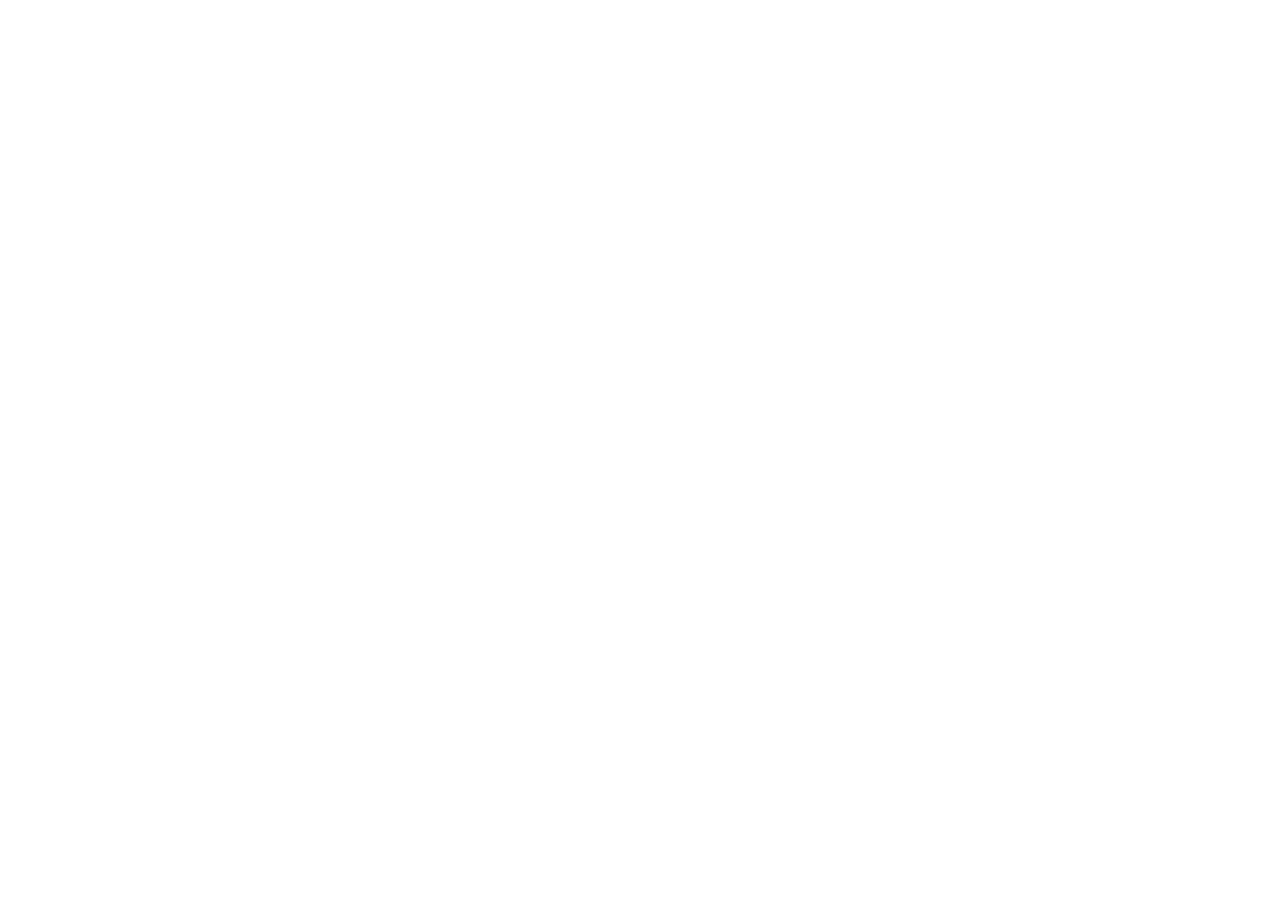
==== front/index.html @ 499d8175 "FIX: Arrumando localização dos arquivos" ====
<!DOCTYPE html>
<html lang="pt-br">
<head>
    <meta charset="UTF-8">
    <meta name="viewport" content="width=device-width, initial-scale=1.0">
    <title>Banco de Leite</title>
    <script src="./script.js"></script>
    <link rel="stylesheet" href="styles.css">
</head>
<body>
    
</body>
</html>
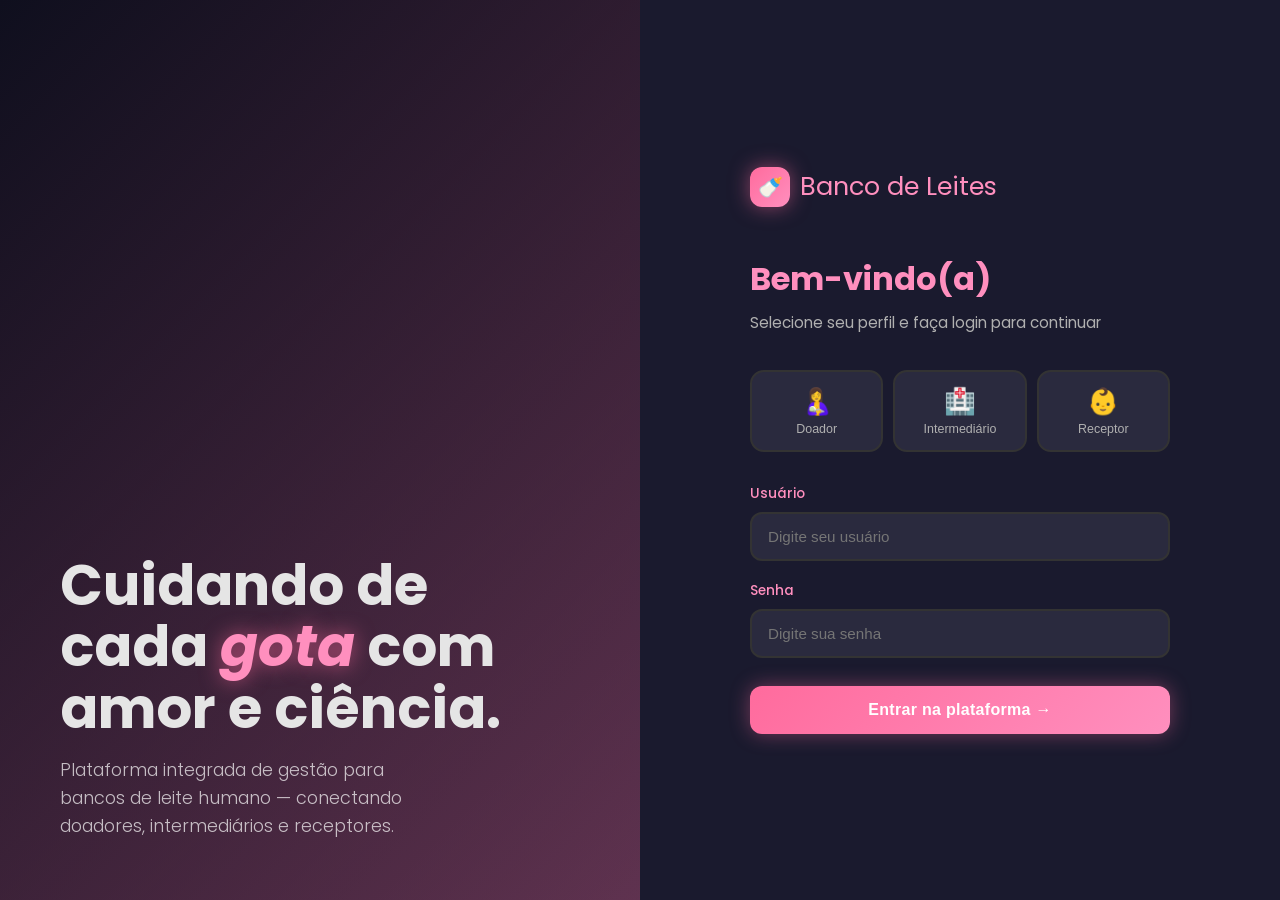
==== commit 9f3d7de9: "Moreia" ====
--- a/front/index.html
+++ b/front/index.html
@@ -1,13 +1,402 @@
 <!DOCTYPE html>
-<html lang="pt-br">
+<html lang="pt-BR">
 <head>
     <meta charset="UTF-8">
     <meta name="viewport" content="width=device-width, initial-scale=1.0">
-    <title>Banco de Leite</title>
-    <script src="./script.js"></script>
-    <link rel="stylesheet" href="styles.css">
+    <title>Banco de Leites — BL</title>
+    <link rel="preconnect" href="https://fonts.googleapis.com">
+    <link rel="preconnect" href="https://fonts.gstatic.com" crossorigin>
+    <link href="https://fonts.googleapis.com/css2?family=Poppins:ital,wght@0,100;0,200;0,300;0,400;0,500;0,600;0,700;0,800;0,900;1,100;1,200;1,300;1,400;1,500;1,600;1,700;1,800;1,900&display=swap" rel="stylesheet">
+    <link rel="stylesheet" href="src/pages/LoginPage/styles.css">
+    <script type="module" src="src/pages/LoginPage/script.js"></script>
 </head>
 <body>
-    
+
+<!-- ===== LOGIN ===== -->
+<div id="login-page">
+  <div class="login-visual">
+    <img src="/mnt/user-data/uploads/1779552471220_image.png" alt="Laboratório" onerror="this.style.display='none'">
+    <div class="login-visual-overlay">
+      <div class="login-visual-text">
+        <h1>Cuidando de cada <em>gota</em> com amor e ciência.</h1>
+        <p>Plataforma integrada de gestão para bancos de leite humano — conectando doadores, intermediários e receptores.</p>
+      </div>
+    </div>
+  </div>
+
+  <div class="login-form-side">
+    <div class="login-form-container">
+      <div class="login-logo">
+        <div class="logo-icon">🍼</div>
+        <span>Banco de Leites</span>
+      </div>
+
+      <h2>Bem-vindo(a)</h2>
+      <p class="subtitle">Selecione seu perfil e faça login para continuar</p>
+
+      <div class="role-selector">
+        <button class="role-btn" data-role="doador" onclick="selectRole(this, 'doador')">
+          <span class="role-icon">🤱</span>
+          <span class="role-label">Doador</span>
+        </button>
+        <button class="role-btn" data-role="intermediario" onclick="selectRole(this, 'intermediario')">
+          <span class="role-icon">🏥</span>
+          <span class="role-label">Intermediário</span>
+        </button>
+        <button class="role-btn" data-role="receptor" onclick="selectRole(this, 'receptor')">
+          <span class="role-icon">👶</span>
+          <span class="role-label">Receptor</span>
+        </button>
+      </div>
+
+      <div id="login-error" class="error-msg">Usuário ou senha incorretos. Tente novamente.</div>
+
+      <div class="form-group">
+        <label>Usuário</label>
+        <input type="text" class="form-input" id="login-user" placeholder="Digite seu usuário" autocomplete="off">
+      </div>
+
+      <div class="form-group">
+        <label>Senha</label>
+        <input type="password" class="form-input" id="login-pass" placeholder="Digite sua senha">
+      </div>
+
+      <button class="btn-primary" onclick="doLogin()">Entrar na plataforma →</button>
+    </div>
+  </div>
+</div>
+
+<!-- ===== APP SHELL ===== -->
+<div id="app-shell">
+  <div class="topbar">
+    <div class="topbar-logo">
+      <div class="tl-icon">🍼</div>
+      BL
+    </div>
+    <div class="topbar-right">
+      <div class="topbar-user">
+        <div class="user-avatar" id="user-avatar">👤</div>
+        <span id="user-name-display">—</span>
+        <span class="role-badge" id="role-badge-display">—</span>
+      </div>
+      <button class="btn-logout" onclick="doLogout()">Sair</button>
+    </div>
+  </div>
+
+  <!-- DONOR TABS -->
+  <div class="tab-nav" id="donor-tabs" style="display:none">
+    <button class="tab-btn active" onclick="switchTab('donor','formulario',this)">📋 Formulário de Doação</button>
+  </div>
+
+  <!-- INTERMEDIARIO TABS -->
+  <div class="tab-nav" id="inter-tabs" style="display:none">
+    <button class="tab-btn active" onclick="switchTab('inter','respostas',this)">📥 Respostas dos Doadores</button>
+    <button class="tab-btn" onclick="switchTab('inter','leites',this)">🧊 Registro de Leites</button>
+    <button class="tab-btn" onclick="switchTab('inter','pedidos',this)">📤 Pedidos dos Receptores</button>
+  </div>
+
+  <!-- RECEPTOR TABS -->
+  <div class="tab-nav" id="receptor-tabs" style="display:none">
+    <button class="tab-btn active" onclick="switchTab('receptor','solicitar',this)">📝 Fazer Pedido</button>
+    <button class="tab-btn" onclick="switchTab('receptor','meuspedidos',this)">📋 Meus Pedidos</button>
+  </div>
+
+  <div class="main-content">
+
+    <!-- ============ DONOR PANELS ============ -->
+    <div id="panel-donor-formulario" class="panel active">
+      <div class="panel-header">
+        <h2>Formulário de Doação</h2>
+        <p>Preencha todas as informações abaixo. Os dados serão enviados ao intermediário para análise.</p>
+      </div>
+
+      <div id="donor-success-state" class="submitted-state" style="display:none">
+        <div class="ss-icon">✅</div>
+        <h3>Formulário enviado com sucesso!</h3>
+        <p>Suas informações foram recebidas pelo intermediário. Você será contactada em breve pelo número de telefone informado.</p>
+      </div>
+
+      <div class="donor-form-card" id="donor-form-card">
+        <div class="section-label">Informações Pessoais</div>
+
+        <div class="form-grid">
+          <div class="form-group-inner">
+            <label>Nome Completo *</label>
+            <input type="text" id="d-nome" placeholder="Seu nome completo">
+          </div>
+          <div class="form-group-inner">
+            <label>Data de Nascimento *</label>
+            <input type="date" id="d-datanascimento">
+          </div>
+        </div>
+
+        <div class="form-grid">
+          <div class="form-group-inner">
+            <label>Número de Telefone *</label>
+            <input type="tel" id="d-telefone" placeholder="(00) 00000-0000">
+          </div>
+          <div class="form-group-inner">
+            <label>Localização / Cidade *</label>
+            <input type="text" id="d-localizacao" placeholder="Cidade — Estado">
+          </div>
+        </div>
+
+        <hr class="section-divider">
+        <div class="section-label">Saúde e Histórico</div>
+
+        <div class="form-grid single">
+          <div class="form-group-inner">
+            <label>Portadora de alguma doença? Se sim, qual(is)?</label>
+            <textarea id="d-doenca" placeholder="Descreva condições de saúde relevantes, ou escreva 'Nenhuma'"></textarea>
+          </div>
+        </div>
+
+        <div class="form-grid single">
+          <div class="form-group-inner">
+            <label>Usa algum medicamento ou droga atualmente? Se sim, qual(is)?</label>
+            <textarea id="d-medicamento" placeholder="Liste medicamentos em uso, ou escreva 'Nenhum'"></textarea>
+          </div>
+        </div>
+
+        <div class="form-grid">
+          <div class="form-group-inner">
+            <label>Faz uso de álcool ou tabaco?</label>
+            <div class="radio-group" style="margin-top:10px">
+              <label class="radio-option"><input type="radio" name="alcool" value="Não"> Não</label>
+              <label class="radio-option"><input type="radio" name="alcool" value="Álcool"> Álcool</label>
+              <label class="radio-option"><input type="radio" name="alcool" value="Tabaco"> Tabaco</label>
+              <label class="radio-option"><input type="radio" name="alcool" value="Ambos"> Ambos</label>
+            </div>
+          </div>
+          <div class="form-group-inner">
+            <label>Está amamentando atualmente?</label>
+            <div class="radio-group" style="margin-top:10px">
+              <label class="radio-option"><input type="radio" name="amamenta" value="Sim"> Sim</label>
+              <label class="radio-option"><input type="radio" name="amamenta" value="Não"> Não</label>
+            </div>
+          </div>
+        </div>
+
+        <hr class="section-divider">
+        <div class="section-label">Exames Médicos</div>
+
+        <div class="form-group-inner">
+          <label>Enviar fotos dos exames médicos (opcional)</label>
+          <label class="file-upload-area" for="d-exames">
+            <div class="upload-icon">📎</div>
+            <p>Clique para selecionar arquivos de exames (JPG, PNG, PDF)</p>
+            <p style="font-size:0.78rem;margin-top:4px;color:#9CA3AF">Máx. 10 MB por arquivo</p>
+            <input type="file" id="d-exames" multiple accept="image/*,.pdf">
+          </label>
+          <p id="files-selected" style="font-size:0.82rem;color:var(--success);margin-top:8px;display:none"></p>
+        </div>
+
+        <div class="form-submit-row">
+          <button class="btn-secondary" onclick="clearDonorForm()">Limpar</button>
+          <button class="btn-submit" onclick="submitDonorForm()">Enviar para o Intermediário →</button>
+        </div>
+      </div>
+    </div>
+
+    <!-- ============ INTERMEDIARIO PANELS ============ -->
+    <div id="panel-inter-respostas" class="panel" style="display:none">
+      <div class="panel-header">
+        <h2>Respostas dos Doadores</h2>
+        <p>Formulários recebidos dos doadores cadastrados na plataforma.</p>
+      </div>
+
+      <div class="stats-row">
+        <div class="stat-card">
+          <div class="stat-label">Total Recebido</div>
+          <div class="stat-value stat-accent" id="stat-total">0</div>
+        </div>
+        <div class="stat-card">
+          <div class="stat-label">Pendentes</div>
+          <div class="stat-value" id="stat-pendentes">0</div>
+        </div>
+        <div class="stat-card">
+          <div class="stat-label">Aprovados</div>
+          <div class="stat-value" id="stat-aprovados">0</div>
+        </div>
+      </div>
+
+      <div class="table-wrapper" id="donor-responses-wrapper">
+        <div class="empty-state" id="donor-empty-state">
+          <div class="es-icon">📭</div>
+          <h3>Nenhum formulário recebido</h3>
+          <p>Quando doadores enviarem seus formulários, eles aparecerão aqui.</p>
+        </div>
+        <table class="data-table" id="donor-responses-table" style="display:none">
+          <thead>
+            <tr>
+              <th>Nome Completo</th>
+              <th>Nasc.</th>
+              <th>Localização</th>
+              <th>Telefone</th>
+              <th>Doença</th>
+              <th>Medicamento</th>
+              <th>Álcool/Tab.</th>
+              <th>Exames</th>
+              <th>Status</th>
+            </tr>
+          </thead>
+          <tbody id="donor-responses-tbody"></tbody>
+        </table>
+      </div>
+    </div>
+
+    <div id="panel-inter-leites" class="panel" style="display:none">
+      <div class="panel-header" style="display:flex;justify-content:space-between;align-items:flex-start">
+        <div>
+          <h2>Registro de Leites</h2>
+          <p>Gerencie cada leva de leite recebida — temperatura, destino e rastreabilidade.</p>
+        </div>
+        <button class="add-batch-btn" onclick="openBatchModal()">
+          + Nova Leva
+        </button>
+      </div>
+
+      <div class="batches-grid" id="batches-grid">
+        <div class="empty-state" style="grid-column:1/-1">
+          <div class="es-icon">🧊</div>
+          <h3>Nenhuma leva registrada</h3>
+          <p>Clique em "Nova Leva" para adicionar um registro de leite recebido.</p>
+        </div>
+      </div>
+    </div>
+
+    <div id="panel-inter-pedidos" class="panel" style="display:none">
+      <div class="panel-header">
+        <h2>Pedidos dos Receptores</h2>
+        <p>Solicitações recebidas de famílias e unidades de saúde aguardando atendimento.</p>
+      </div>
+
+      <div class="receptor-requests-list" id="receptor-requests-list">
+        <div class="empty-state">
+          <div class="es-icon">📤</div>
+          <h3>Nenhum pedido recebido</h3>
+          <p>Quando receptores enviarem solicitações, elas aparecerão aqui para análise.</p>
+        </div>
+      </div>
+    </div>
+
+    <!-- ============ RECEPTOR PANELS ============ -->
+    <div id="panel-receptor-solicitar" class="panel" style="display:none">
+      <div class="panel-header">
+        <h2>Solicitar Leite</h2>
+        <p>Preencha o formulário abaixo para encaminhar seu pedido ao banco de leite.</p>
+      </div>
+
+      <div id="receptor-success-state" style="display:none" class="submitted-state">
+        <div class="ss-icon">📬</div>
+        <h3>Pedido enviado!</h3>
+        <p>Sua solicitação foi recebida pelo intermediário e está em análise. Você será contactado pelo telefone informado.</p>
+        <button class="btn-submit" style="margin-top:28px" onclick="newReceptorRequest()">Fazer outro pedido</button>
+      </div>
+
+      <div class="rf-card" id="receptor-form-card">
+        <h3>Dados do Solicitante</h3>
+        <p class="rf-sub">Todas as informações são confidenciais e utilizadas somente para o processo de doação.</p>
+
+        <div class="form-grid">
+          <div class="form-group-inner">
+            <label>Nome Completo *</label>
+            <input type="text" id="r-nome" placeholder="Nome completo do responsável">
+          </div>
+          <div class="form-group-inner">
+            <label>Data de Nascimento *</label>
+            <input type="date" id="r-data">
+          </div>
+        </div>
+
+        <div class="form-grid">
+          <div class="form-group-inner">
+            <label>CPF *</label>
+            <input type="text" id="r-cpf" placeholder="000.000.000-00" maxlength="14">
+          </div>
+          <div class="form-group-inner">
+            <label>Número de Telefone *</label>
+            <input type="tel" id="r-telefone" placeholder="(00) 00000-0000">
+          </div>
+        </div>
+
+        <div class="form-grid single">
+          <div class="form-group-inner">
+            <label>Observações / Motivo da solicitação</label>
+            <textarea id="r-obs" placeholder="Informe o motivo do pedido, dados do bebê, etc."></textarea>
+          </div>
+        </div>
+
+        <div class="form-submit-row">
+          <button class="btn-submit" onclick="submitReceptorRequest()">Enviar Pedido →</button>
+        </div>
+      </div>
+    </div>
+
+    <div id="panel-receptor-meuspedidos" class="panel" style="display:none">
+      <div class="panel-header">
+        <h2>Meus Pedidos</h2>
+        <p>Histórico de solicitações enviadas ao banco de leite.</p>
+      </div>
+      <div id="my-requests-list" class="receptor-requests-list">
+        <div class="empty-state">
+          <div class="es-icon">📋</div>
+          <h3>Nenhum pedido enviado</h3>
+          <p>Seus pedidos enviados aparecerão aqui.</p>
+        </div>
+      </div>
+    </div>
+
+  </div><!-- /main-content -->
+</div><!-- /app-shell -->
+
+<!-- ===== BATCH MODAL ===== -->
+<div class="modal-overlay" id="batch-modal">
+  <div class="modal-box">
+    <h3>Nova Leva de Leite</h3>
+    <p class="modal-sub">Registre os dados da leva recebida. Cada bloco representa uma remessa de leite.</p>
+
+    <div class="form-grid">
+      <div class="form-group-inner">
+        <label>Identificador / Código da Leva</label>
+        <input type="text" id="b-id" placeholder="Ex: LEVA-2024-001">
+      </div>
+      <div class="form-group-inner">
+        <label>Temperatura (°C)</label>
+        <input type="number" id="b-temp" placeholder="-18" step="0.1">
+      </div>
+    </div>
+
+    <div class="form-grid">
+      <div class="form-group-inner">
+        <label>Data de Retirada</label>
+        <input type="date" id="b-retirada">
+      </div>
+      <div class="form-group-inner">
+        <label>Data de Uso / Validade</label>
+        <input type="date" id="b-uso">
+      </div>
+    </div>
+
+    <div class="form-grid single">
+      <div class="form-group-inner">
+        <label>Localização Atual</label>
+        <input type="text" id="b-local" placeholder="Ex: Freezer A — Prateleira 2">
+      </div>
+    </div>
+
+    <div class="form-grid single">
+      <div class="form-group-inner">
+        <label>Destinado a (Receptor / Instituição)</label>
+        <input type="text" id="b-destino" placeholder="Nome do receptor ou instituição">
+      </div>
+    </div>
+
+    <div class="form-submit-row">
+      <button class="btn-secondary" onclick="closeBatchModal()">Cancelar</button>
+      <button class="btn-submit" onclick="saveBatch()">Salvar Leva</button>
+    </div>
+  </div>
+</div>
 </body>
 </html>
--- a/front/src/pages/LoginPage/styles.css
+++ b/front/src/pages/LoginPage/styles.css
@@ -0,0 +1,848 @@
+@import url('https://fonts.googleapis.com/css2?family=Poppins:ital,wght@0,100;0,200;0,300;0,400;0,500;0,600;0,700;0,800;0,900;1,100;1,200;1,300;1,400;1,500;1,600;1,700;1,800;1,900&display=swap');
+
+:root {
+    --rose: #FF6B9D;
+    --rose-light: #FF8FBE;
+    --rose-pale: #FF6B9D;
+    --dark-bg: #0F0F1E;
+    --dark-card: #1A1A2E;
+    --dark-lighter: #2a2a3e;
+    --text-light: #E5E5E5;
+    --text-lighter: #B0B0B0;
+    --success: #10B981;
+    --warning: #F59E0B;
+    --border-dark: #333333;
+  }
+
+  * { margin: 0; padding: 0; box-sizing: border-box; }
+
+  body {
+    font-family: 'Poppins', sans-serif;
+    background: var(--dark-bg);
+    color: var(--text-light);
+    min-height: 100vh;
+    overflow-x: hidden;
+  }
+
+  /* ===== LOGIN PAGE ===== */
+  #login-page {
+    min-height: 100vh;
+    display: grid;
+    grid-template-columns: 1fr 1fr;
+  }
+
+  .login-visual {
+    position: relative;
+    overflow: hidden;
+    background: linear-gradient(135deg, #0F0F1E 0%, #1A1A2E 100%);
+  }
+
+  .login-visual img {
+    width: 100%;
+    height: 100%;
+    object-fit: cover;
+    opacity: 0.45;
+  }
+
+  .login-visual-overlay {
+    position: absolute;
+    inset: 0;
+    background: linear-gradient(135deg, rgba(15,15,30,0.95) 0%, rgba(255,107,157,0.3) 100%);
+    display: flex;
+    flex-direction: column;
+    justify-content: flex-end;
+    padding: 60px;
+  }
+
+  .login-visual-text h1 {
+    font-family: 'Poppins', sans-serif;
+    font-size: 3.5rem;
+    color: #E5E5E5;
+    line-height: 1.1;
+    margin-bottom: 16px;
+  }
+
+  .login-visual-text h1 em {
+    color: #FF8FBE;
+    font-style: italic;
+    text-shadow: 0 0 20px rgba(255,107,157,0.6);
+  }
+
+  .login-visual-text p {
+    color: rgba(255,255,255,0.7);
+    font-size: 1.1rem;
+    font-weight: 300;
+    max-width: 380px;
+    line-height: 1.6;
+  }
+
+  .login-form-side {
+    display: flex;
+    flex-direction: column;
+    justify-content: center;
+    align-items: center;
+    padding: 60px;
+    background: var(--dark-card);
+  }
+
+  .login-form-container {
+    width: 100%;
+    max-width: 420px;
+  }
+
+  .login-logo {
+    display: flex;
+    align-items: center;
+    gap: 10px;
+    margin-bottom: 48px;
+  }
+
+  .login-logo .logo-icon {
+    width: 40px;
+    height: 40px;
+    background: linear-gradient(135deg, #FF6B9D 0%, #FF8FBE 100%);
+    border-radius: 12px;
+    display: flex;
+    align-items: center;
+    justify-content: center;
+    font-size: 20px;
+    box-shadow: 0 0 20px rgba(255,107,157,0.5);
+  }
+
+  .login-logo span {
+    font-family: 'Poppins', sans-serif;
+    font-size: 1.6rem;
+    color: #FF8FBE;
+  }
+
+  .login-form-container h2 {
+    font-family: 'Poppins', sans-serif;
+    font-size: 2rem;
+    color: #FF8FBE;
+    margin-bottom: 8px;
+  }
+
+  .login-form-container .subtitle {
+    color: var(--text-lighter);
+    font-size: 0.95rem;
+    margin-bottom: 36px;
+  }
+
+  /* Role selector */
+  .role-selector {
+    display: grid;
+    grid-template-columns: 1fr 1fr 1fr;
+    gap: 10px;
+    margin-bottom: 32px;
+  }
+
+  .role-btn {
+    border: 2px solid #333333;
+    background: var(--dark-lighter);
+    border-radius: 14px;
+    padding: 14px 10px;
+    cursor: pointer;
+    text-align: center;
+    transition: all 0.2s;
+    font-family: 'DM Sans', sans-serif;
+    color: var(--text-lighter);
+  }
+
+  .role-btn .role-icon { font-size: 1.6rem; display: block; margin-bottom: 6px; }
+  .role-btn .role-label { font-size: 0.78rem; font-weight: 500; color: var(--text-lighter); display: block; }
+
+  .role-btn:hover { border-color: #FF8FBE; background: rgba(255,107,157,0.1); }
+  .role-btn.active {
+    border-color: #FF6B9D;
+    background: rgba(255,107,157,0.2);
+    box-shadow: 0 0 15px rgba(255,107,157,0.4);
+  }
+  .role-btn.active .role-label { color: #FF8FBE; }
+
+  .form-group { margin-bottom: 20px; }
+  .form-group label {
+    display: block;
+    font-size: 0.85rem;
+    font-weight: 500;
+    color: #FF8FBE;
+    margin-bottom: 8px;
+  }
+
+  .form-input {
+    width: 100%;
+    padding: 14px 16px;
+    border: 2px solid #333333;
+    border-radius: 12px;
+    font-family: 'DM Sans', sans-serif;
+    font-size: 0.95rem;
+    color: var(--text-light);
+    background: var(--dark-lighter);
+    transition: border-color 0.2s;
+    outline: none;
+  }
+
+  .form-input:focus { border-color: #FF8FBE; box-shadow: 0 0 10px rgba(255,107,157,0.3); }
+
+  .btn-primary {
+    width: 100%;
+    padding: 15px;
+    background: linear-gradient(135deg, #FF6B9D 0%, #FF8FBE 100%);
+    color: white;
+    border: none;
+    border-radius: 12px;
+    font-family: 'DM Sans', sans-serif;
+    font-size: 1rem;
+    font-weight: 600;
+    cursor: pointer;
+    transition: all 0.2s;
+    margin-top: 8px;
+    letter-spacing: 0.3px;
+    box-shadow: 0 0 20px rgba(255,107,157,0.4);
+  }
+
+  .btn-primary:hover { transform: translateY(-2px); box-shadow: 0 0 30px rgba(255,107,157,0.6); }
+
+  .error-msg {
+    background: rgba(239, 68, 68, 0.2);
+    color: #FF6B9D;
+    padding: 12px 16px;
+    border-radius: 10px;
+    font-size: 0.875rem;
+    margin-bottom: 20px;
+    display: none;
+    border: 1px solid #FF6B9D;
+  }
+
+  /* ===== APP SHELL ===== */
+  #app-shell { display: none; min-height: 100vh; }
+
+  .topbar {
+    height: 68px;
+    background: linear-gradient(135deg, var(--dark-bg) 0%, var(--dark-card) 100%);
+    display: flex;
+    align-items: center;
+    justify-content: space-between;
+    padding: 0 32px;
+    position: sticky;
+    top: 0;
+    z-index: 100;
+    box-shadow: 0 0 20px rgba(255,107,157,0.2);
+    border-bottom: 1px solid #333333;
+  }
+
+  .topbar-logo {
+    font-family: 'Poppins', sans-serif;
+    font-size: 1.4rem;
+    color: #FF8FBE;
+    display: flex;
+    align-items: center;
+    gap: 10px;
+    font-weight: 600;
+  }
+
+  .topbar-logo .tl-icon {
+    width: 34px; height: 34px;
+    background: linear-gradient(135deg, #FF6B9D, #FF8FBE);
+    border-radius: 9px;
+    display: flex; align-items: center; justify-content: center;
+    font-size: 17px;
+    box-shadow: 0 0 15px rgba(255,107,157,0.5);
+  }
+
+  .topbar-right {
+    display: flex;
+    align-items: center;
+    gap: 20px;
+  }
+
+  .topbar-user {
+    display: flex;
+    align-items: center;
+    gap: 10px;
+    color: var(--text-lighter);
+    font-size: 0.9rem;
+  }
+
+  .user-avatar {
+    width: 36px; height: 36px;
+    background: linear-gradient(135deg, #FF6B9D, #FF8FBE);
+    border-radius: 50%;
+    display: flex; align-items: center; justify-content: center;
+    font-size: 15px;
+    box-shadow: 0 0 15px rgba(255,107,157,0.5);
+  }
+
+  .role-badge {
+    background: rgba(255,107,157,0.2);
+    color: #FF8FBE;
+    padding: 3px 10px;
+    border-radius: 20px;
+    font-size: 0.78rem;
+    font-weight: 500;
+    border: 1px solid #FF6B9D;
+  }
+
+  .btn-logout {
+    background: rgba(255,107,157,0.1);
+    color: #FF8FBE;
+    border: 1px solid #FF6B9D;
+    padding: 8px 16px;
+    border-radius: 8px;
+    cursor: pointer;
+    font-family: 'DM Sans', sans-serif;
+    font-size: 0.85rem;
+    transition: background 0.2s;
+  }
+  .btn-logout:hover { background: rgba(255,107,157,0.2); box-shadow: 0 0 10px rgba(255,107,157,0.3); }
+
+  /* ===== TABS ===== */
+  .tab-nav {
+    background: var(--dark-card);
+    border-bottom: 1px solid #333333;
+    display: flex;
+    padding: 0 32px;
+    gap: 4px;
+  }
+
+  .tab-btn {
+    padding: 16px 22px;
+    background: none;
+    border: none;
+    border-bottom: 3px solid transparent;
+    font-family: 'Poppins', sans-serif;
+    font-size: 0.9rem;
+    font-weight: 500;
+    color: var(--text-lighter);
+    cursor: pointer;
+    transition: all 0.2s;
+    white-space: nowrap;
+  }
+
+  .tab-btn:hover { color: #FF8FBE; }
+  .tab-btn.active {
+    color: #FF8FBE;
+    border-bottom-color: #FF8FBE;
+    text-shadow: 0 0 10px rgba(255,107,157,0.5);
+  }
+
+  /* ===== MAIN CONTENT ===== */
+  .main-content {
+    padding: 40px 32px;
+    max-width: 1100px;
+    margin: 0 auto;
+    background: var(--dark-bg);
+  }
+
+  .panel { display: none; animation: fadeIn 0.3s ease; }
+  .panel.active { display: block; }
+
+  @keyframes fadeIn { from { opacity: 0; transform: translateY(8px); } to { opacity: 1; transform: translateY(0); } }
+
+  .panel-header {
+    margin-bottom: 32px;
+  }
+
+  .panel-header h2 {
+    font-family: 'Poppins', sans-serif;
+    font-size: 2rem;
+    color: #FF8FBE;
+    margin-bottom: 6px;
+  }
+
+  .panel-header p {
+    color: var(--text-lighter);
+    font-size: 0.95rem;
+  }
+
+  /* ===== DONOR FORM ===== */
+  .donor-form-card {
+    background: var(--dark-card);
+    border: 1px solid #333333;
+    border-radius: 20px;
+    padding: 40px;
+    box-shadow: 0 0 20px rgba(255,107,157,0.1);
+  }
+
+  .form-grid {
+    display: grid;
+    grid-template-columns: 1fr 1fr;
+    gap: 20px;
+    margin-bottom: 20px;
+  }
+
+  .form-grid.single { grid-template-columns: 1fr; }
+
+  .form-group-inner label {
+    display: block;
+    font-size: 0.85rem;
+    font-weight: 500;
+    color: #FF8FBE;
+    margin-bottom: 8px;
+  }
+
+  .form-group-inner input,
+  .form-group-inner select,
+  .form-group-inner textarea {
+    width: 100%;
+    padding: 12px 14px;
+    border: 2px solid #333333;
+    border-radius: 10px;
+    font-family: 'DM Sans', sans-serif;
+    font-size: 0.9rem;
+    color: var(--text-light);
+    background: var(--dark-lighter);
+    transition: border-color 0.2s;
+    outline: none;
+  }
+
+  .form-group-inner input:focus,
+  .form-group-inner select:focus,
+  .form-group-inner textarea:focus { border-color: #FF8FBE; box-shadow: 0 0 10px rgba(255,107,157,0.3); }
+
+  .form-group-inner textarea { resize: vertical; min-height: 90px; }
+
+  .file-upload-area {
+    border: 2px dashed #FF6B9D;
+    border-radius: 12px;
+    padding: 28px;
+    text-align: center;
+    cursor: pointer;
+    transition: all 0.2s;
+    background: rgba(255,107,157,0.05);
+  }
+
+  .file-upload-area:hover { border-color: #FF8FBE; background: rgba(255,107,157,0.1); box-shadow: 0 0 15px rgba(255,107,157,0.2); }
+  .file-upload-area .upload-icon { font-size: 2rem; margin-bottom: 8px; }
+  .file-upload-area p { color: var(--text-lighter); font-size: 0.875rem; }
+  .file-upload-area input[type="file"] { display: none; }
+
+  .section-divider {
+    border: none;
+    border-top: 1px solid #333333;
+    margin: 28px 0;
+  }
+
+  .section-label {
+    font-size: 0.78rem;
+    font-weight: 600;
+    text-transform: uppercase;
+    letter-spacing: 1px;
+    color: #FF8FBE;
+    margin-bottom: 20px;
+    text-shadow: 0 0 5px rgba(255,107,157,0.3);
+  }
+
+  .radio-group {
+    display: flex;
+    gap: 16px;
+  }
+
+  .radio-option {
+    display: flex;
+    align-items: center;
+    gap: 8px;
+    cursor: pointer;
+    font-size: 0.9rem;
+    color: var(--text-light);
+  }
+
+  .radio-option input[type="radio"] { accent-color: #FF8FBE; }
+
+  .form-submit-row {
+    display: flex;
+    justify-content: flex-end;
+    margin-top: 28px;
+    gap: 12px;
+  }
+
+  .btn-secondary {
+    padding: 12px 24px;
+    background: transparent;
+    color: #FF8FBE;
+    border: 2px solid #FF6B9D;
+    border-radius: 10px;
+    font-family: 'DM Sans', sans-serif;
+    font-size: 0.9rem;
+    font-weight: 500;
+    cursor: pointer;
+    transition: all 0.2s;
+  }
+
+  .btn-secondary:hover { border-color: #FF8FBE; background: rgba(255,107,157,0.1); box-shadow: 0 0 10px rgba(255,107,157,0.2); }
+
+  .btn-submit {
+    padding: 12px 28px;
+    background: linear-gradient(135deg, #FF6B9D 0%, #FF8FBE 100%);
+    color: white;
+    border: none;
+    border-radius: 10px;
+    font-family: 'DM Sans', sans-serif;
+    font-size: 0.9rem;
+    font-weight: 600;
+    cursor: pointer;
+    transition: all 0.2s;
+    box-shadow: 0 0 15px rgba(255,107,157,0.3);
+  }
+
+  .btn-submit:hover { transform: translateY(-2px); box-shadow: 0 0 25px rgba(255,107,157,0.5); }
+
+  /* ===== SUCCESS CARD ===== */
+  .success-banner {
+    background: linear-gradient(135deg, #D1FAE5, #A7F3D0);
+    border: 1px solid #6EE7B7;
+    border-radius: 14px;
+    padding: 20px 24px;
+    display: flex;
+    align-items: center;
+    gap: 14px;
+    margin-bottom: 28px;
+    display: none;
+  }
+
+  .success-banner .sb-icon { font-size: 1.5rem; }
+  .success-banner p { color: #065F46; font-weight: 500; }
+
+  /* ===== INTERMEDIARIO PANELS ===== */
+  .data-table {
+    width: 100%;
+    border-collapse: collapse;
+    font-size: 0.875rem;
+  }
+
+  .data-table th {
+    background: var(--navy);
+    color: rgba(255,255,255,0.9);
+    padding: 12px 16px;
+    text-align: left;
+    font-weight: 500;
+    font-size: 0.8rem;
+    text-transform: uppercase;
+    letter-spacing: 0.5px;
+  }
+
+  .data-table th:first-child { border-radius: 10px 0 0 10px; }
+  .data-table th:last-child { border-radius: 0 10px 10px 0; }
+
+  .data-table td {
+    padding: 14px 16px;
+    border-bottom: 1px solid #F3F4F6;
+    color: var(--navy);
+  }
+
+  .data-table tr:last-child td { border-bottom: none; }
+  .data-table tr:hover td { background: var(--rose-pale); }
+
+  .tag {
+    display: inline-block;
+    padding: 3px 10px;
+    border-radius: 20px;
+    font-size: 0.75rem;
+    font-weight: 600;
+  }
+
+  .tag-sim { background: rgba(16,185,129,0.2); color: #10B981; border: 1px solid #10B981; }
+  .tag-nao { background: rgba(107,114,128,0.2); color: #9CA3AF; border: 1px solid #4B5563; }
+  .tag-pendente { background: rgba(245,158,11,0.2); color: #FBBF24; border: 1px solid #F59E0B; }
+  .tag-enviado { background: rgba(59,130,246,0.2); color: #60A5FA; border: 1px solid #3B82F6; }
+
+  /* ===== MILK BATCH CARDS ===== */
+  .batches-grid {
+    display: grid;
+    grid-template-columns: repeat(auto-fill, minmax(300px, 1fr));
+    gap: 20px;
+    margin-top: 24px;
+  }
+
+  .batch-card {
+    background: var(--dark-card);
+    border: 1px solid #333333;
+    border-radius: 18px;
+    padding: 24px;
+    box-shadow: 0 0 15px rgba(255,107,157,0.1);
+    position: relative;
+    transition: all 0.2s;
+  }
+
+  .batch-card:hover { box-shadow: 0 0 25px rgba(255,107,157,0.2); border-color: #FF6B9D; }
+
+  .batch-card .batch-id {
+    position: absolute;
+    top: 18px;
+    right: 18px;
+    font-size: 0.75rem;
+    font-weight: 600;
+    color: #FF8FBE;
+    background: rgba(255,107,157,0.1);
+    padding: 3px 10px;
+    border-radius: 20px;
+    border: 1px solid #FF6B9D;
+  }
+
+  .batch-temp {
+    font-family: 'Poppins', sans-serif;
+    font-size: 2.2rem;
+    color: #FF8FBE;
+    margin-bottom: 4px;
+    text-shadow: 0 0 10px rgba(255,107,157,0.3);
+  }
+
+  .batch-temp span { font-size: 1rem; color: var(--text-lighter); font-family: 'DM Sans', sans-serif; }
+
+  .batch-info-row {
+    display: flex;
+    flex-direction: column;
+    gap: 8px;
+    margin: 14px 0;
+    font-size: 0.85rem;
+  }
+
+  .batch-info-item {
+    display: flex;
+    justify-content: space-between;
+    color: var(--text-lighter);
+  }
+
+  .batch-info-item strong { color: #FF8FBE; font-weight: 500; }
+
+  .batch-card-footer {
+    padding-top: 14px;
+    border-top: 1px solid #333333;
+    display: flex;
+    justify-content: space-between;
+    align-items: center;
+  }
+
+  .btn-delete-batch {
+    background: none;
+    border: none;
+    color: #FF6B9D;
+    cursor: pointer;
+    font-size: 0.8rem;
+    font-family: 'DM Sans', sans-serif;
+    padding: 4px 0;
+    transition: all 0.2s;
+  }
+
+  .btn-delete-batch:hover { color: #FF8FBE; text-shadow: 0 0 5px rgba(255,107,157,0.4); }
+
+  /* Add batch modal */
+  .modal-overlay {
+    position: fixed;
+    inset: 0;
+    background: rgba(15,33,72,0.5);
+    backdrop-filter: blur(4px);
+    z-index: 200;
+    display: flex;
+    align-items: center;
+    justify-content: center;
+    display: none;
+  }
+
+  .modal-overlay.open { display: flex; }
+
+  .modal-box {
+    background: white;
+    border-radius: 20px;
+    padding: 40px;
+    width: 100%;
+    max-width: 520px;
+    box-shadow: 0 24px 64px rgba(0,0,0,0.2);
+    animation: modalIn 0.25s ease;
+  }
+
+  @keyframes modalIn { from { transform: scale(0.95); opacity: 0; } to { transform: scale(1); opacity: 1; } }
+
+  .modal-box h3 {
+    font-family: 'Poppins', sans-serif;
+    font-size: 1.5rem;
+    color: var(--navy);
+    margin-bottom: 6px;
+  }
+
+  .modal-box .modal-sub { color: var(--gray); font-size: 0.9rem; margin-bottom: 28px; }
+
+  /* ===== RECEPTOR PANEL ===== */
+  .receptor-requests-list {
+    display: flex;
+    flex-direction: column;
+    gap: 14px;
+    margin-top: 24px;
+  }
+
+  .request-card {
+    background: white;
+    border: 1px solid #E5E7EB;
+    border-radius: 16px;
+    padding: 22px 26px;
+    display: flex;
+    justify-content: space-between;
+    align-items: center;
+    box-shadow: 0 1px 4px rgba(0,0,0,0.04);
+    transition: box-shadow 0.2s;
+  }
+
+  .request-card:hover { box-shadow: 0 4px 16px rgba(0,0,0,0.08); }
+
+  .request-card .req-name {
+    font-weight: 600;
+    color: var(--navy);
+    font-size: 1rem;
+    margin-bottom: 4px;
+  }
+
+  .request-card .req-details {
+    font-size: 0.82rem;
+    color: var(--gray);
+  }
+
+  .req-actions { display: flex; gap: 10px; }
+
+  .btn-approve {
+    padding: 8px 18px;
+    background: var(--success);
+    color: white;
+    border: none;
+    border-radius: 8px;
+    font-family: 'DM Sans', sans-serif;
+    font-size: 0.82rem;
+    font-weight: 600;
+    cursor: pointer;
+    transition: opacity 0.2s;
+  }
+
+  .btn-approve:hover { opacity: 0.85; }
+
+  .btn-deny {
+    padding: 8px 18px;
+    background: #FEE2E2;
+    color: #991B1B;
+    border: none;
+    border-radius: 8px;
+    font-family: 'DM Sans', sans-serif;
+    font-size: 0.82rem;
+    font-weight: 600;
+    cursor: pointer;
+    transition: opacity 0.2s;
+  }
+
+  .btn-deny:hover { opacity: 0.85; }
+
+  /* ===== ADD BATCH BTN ===== */
+  .add-batch-btn {
+    display: flex;
+    align-items: center;
+    gap: 10px;
+    padding: 14px 22px;
+    background: linear-gradient(135deg, var(--navy-mid), var(--navy-light));
+    color: white;
+    border: none;
+    border-radius: 12px;
+    font-family: 'DM Sans', sans-serif;
+    font-size: 0.9rem;
+    font-weight: 600;
+    cursor: pointer;
+    transition: all 0.2s;
+  }
+
+  .add-batch-btn:hover { transform: translateY(-1px); box-shadow: 0 6px 18px rgba(15,33,72,0.3); }
+
+  /* Donor responses table */
+  .table-wrapper {
+    background: white;
+    border: 1px solid #E5E7EB;
+    border-radius: 16px;
+    overflow: hidden;
+    box-shadow: 0 2px 8px rgba(0,0,0,0.04);
+  }
+
+  /* Stats row */
+  .stats-row {
+    display: grid;
+    grid-template-columns: repeat(3, 1fr);
+    gap: 20px;
+    margin-bottom: 32px;
+  }
+
+  .stat-card {
+    background: white;
+    border: 1px solid #E5E7EB;
+    border-radius: 16px;
+    padding: 24px;
+    box-shadow: 0 2px 8px rgba(0,0,0,0.04);
+  }
+
+  .stat-card .stat-label {
+    font-size: 0.8rem;
+    text-transform: uppercase;
+    letter-spacing: 0.8px;
+    color: var(--gray);
+    font-weight: 600;
+    margin-bottom: 10px;
+  }
+
+  .stat-card .stat-value {
+    font-family: 'Poppins', sans-serif;
+    font-size: 2.5rem;
+    color: var(--navy);
+    line-height: 1;
+  }
+
+  .stat-card .stat-accent { color: var(--rose); }
+
+  /* Empty state */
+  .empty-state {
+    text-align: center;
+    padding: 60px 20px;
+    color: var(--gray);
+  }
+
+  .empty-state .es-icon { font-size: 3rem; margin-bottom: 14px; }
+  .empty-state h3 { color: var(--navy); font-family: 'Poppins', sans-serif; margin-bottom: 8px; }
+
+  /* Donor submitted state */
+  .submitted-state {
+    text-align: center;
+    padding: 80px 20px;
+    background: rgba(255,107,157,0.05);
+    border-radius: 20px;
+    border: 1px solid #333333;
+  }
+
+  .submitted-state .ss-icon { font-size: 4rem; margin-bottom: 20px; }
+  .submitted-state h3 {
+    font-family: 'Poppins', sans-serif;
+    font-size: 1.8rem;
+    color: #FF8FBE;
+    margin-bottom: 10px;
+  }
+  .submitted-state p { color: var(--text-lighter); max-width: 400px; margin: 0 auto; line-height: 1.6; }
+
+  /* Reception confirmed state for receptor */
+  .rf-card {
+    background: white;
+    border: 1px solid #E5E7EB;
+    border-radius: 20px;
+    padding: 40px;
+    max-width: 600px;
+  }
+
+  .rf-card h3 {
+    font-family: 'Poppins', sans-serif;
+    font-size: 1.5rem;
+    color: var(--navy);
+    margin-bottom: 6px;
+  }
+
+  .rf-card .rf-sub { color: var(--gray); font-size: 0.9rem; margin-bottom: 28px; }
+
+  @media (max-width: 768px) {
+    #login-page { grid-template-columns: 1fr; }
+    .login-visual { display: none; }
+    .login-form-side { padding: 40px 24px; }
+    .form-grid { grid-template-columns: 1fr; }
+    .stats-row { grid-template-columns: 1fr; }
+    .main-content { padding: 24px 16px; }
+    .tab-nav { padding: 0 16px; overflow-x: auto; }
+    .topbar { padding: 0 16px; }
+    .batches-grid { grid-template-columns: 1fr; }
+  }
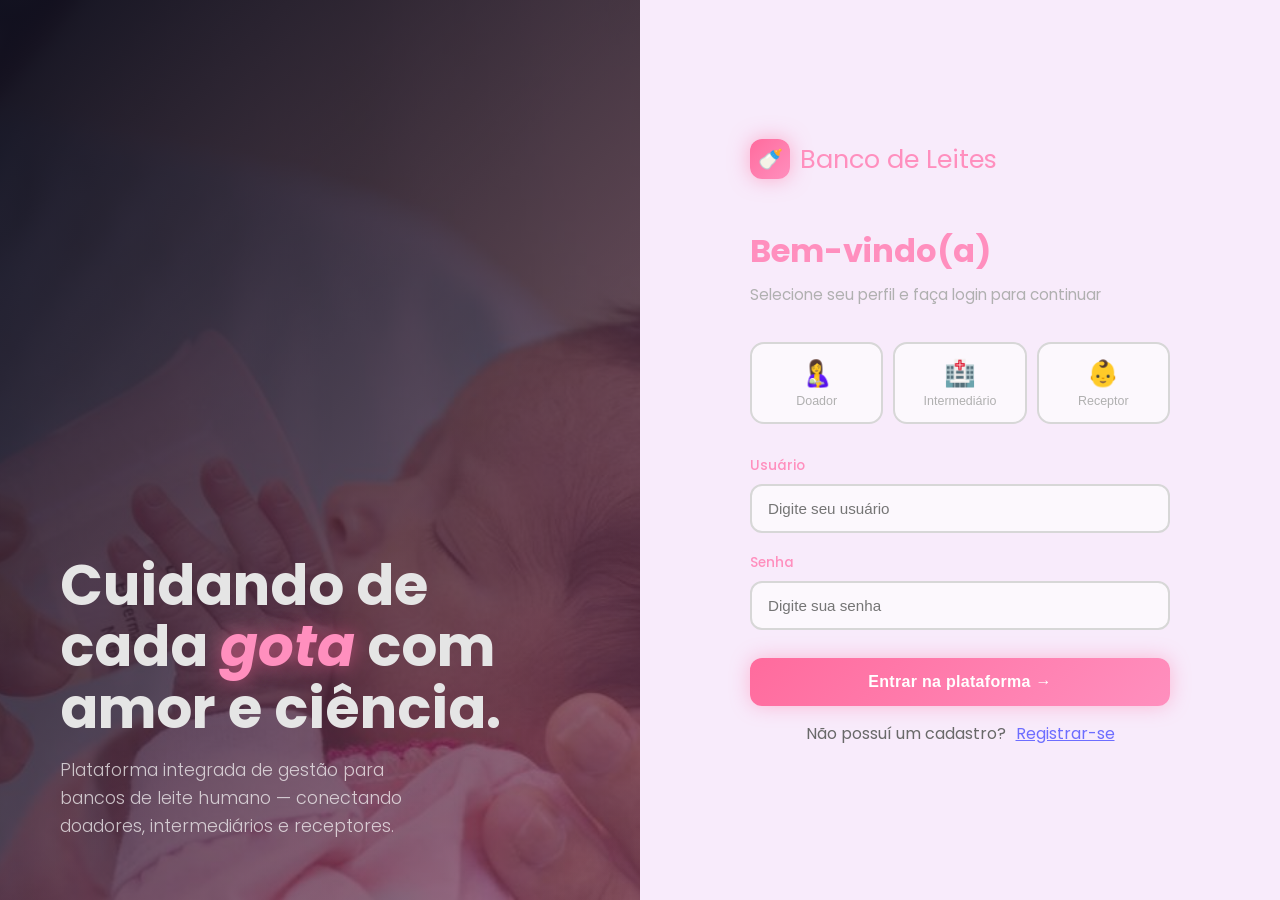
==== commit 04b7815b: "FIX: Arrumando o index.html" ====
--- a/front/index.html
+++ b/front/index.html
@@ -1,402 +1,20 @@
 <!DOCTYPE html>
-<html lang="pt-BR">
+<html lang="pt-br">
 <head>
     <meta charset="UTF-8">
     <meta name="viewport" content="width=device-width, initial-scale=1.0">
-    <title>Banco de Leites — BL</title>
-    <link rel="preconnect" href="https://fonts.googleapis.com">
-    <link rel="preconnect" href="https://fonts.gstatic.com" crossorigin>
-    <link href="https://fonts.googleapis.com/css2?family=Poppins:ital,wght@0,100;0,200;0,300;0,400;0,500;0,600;0,700;0,800;0,900;1,100;1,200;1,300;1,400;1,500;1,600;1,700;1,800;1,900&display=swap" rel="stylesheet">
-    <link rel="stylesheet" href="src/pages/LoginPage/styles.css">
-    <script type="module" src="src/pages/LoginPage/script.js"></script>
+    <title> Banco de Leite - User </title>
+    <link rel="stylesheet" href="styles.css">
+    <script src="script.js"></script>
 </head>
 <body>
 
-<!-- ===== LOGIN ===== -->
-<div id="login-page">
-  <div class="login-visual">
-    <img src="/mnt/user-data/uploads/1779552471220_image.png" alt="Laboratório" onerror="this.style.display='none'">
-    <div class="login-visual-overlay">
-      <div class="login-visual-text">
-        <h1>Cuidando de cada <em>gota</em> com amor e ciência.</h1>
-        <p>Plataforma integrada de gestão para bancos de leite humano — conectando doadores, intermediários e receptores.</p>
-      </div>
-    </div>
-  </div>
+    <div id="meu-componente"></div>
+    
 
-  <div class="login-form-side">
-    <div class="login-form-container">
-      <div class="login-logo">
-        <div class="logo-icon">🍼</div>
-        <span>Banco de Leites</span>
-      </div>
-
-      <h2>Bem-vindo(a)</h2>
-      <p class="subtitle">Selecione seu perfil e faça login para continuar</p>
-
-      <div class="role-selector">
-        <button class="role-btn" data-role="doador" onclick="selectRole(this, 'doador')">
-          <span class="role-icon">🤱</span>
-          <span class="role-label">Doador</span>
-        </button>
-        <button class="role-btn" data-role="intermediario" onclick="selectRole(this, 'intermediario')">
-          <span class="role-icon">🏥</span>
-          <span class="role-label">Intermediário</span>
-        </button>
-        <button class="role-btn" data-role="receptor" onclick="selectRole(this, 'receptor')">
-          <span class="role-icon">👶</span>
-          <span class="role-label">Receptor</span>
-        </button>
-      </div>
-
-      <div id="login-error" class="error-msg">Usuário ou senha incorretos. Tente novamente.</div>
-
-      <div class="form-group">
-        <label>Usuário</label>
-        <input type="text" class="form-input" id="login-user" placeholder="Digite seu usuário" autocomplete="off">
-      </div>
-
-      <div class="form-group">
-        <label>Senha</label>
-        <input type="password" class="form-input" id="login-pass" placeholder="Digite sua senha">
-      </div>
-
-      <button class="btn-primary" onclick="doLogin()">Entrar na plataforma →</button>
-    </div>
-  </div>
-</div>
-
-<!-- ===== APP SHELL ===== -->
-<div id="app-shell">
-  <div class="topbar">
-    <div class="topbar-logo">
-      <div class="tl-icon">🍼</div>
-      BL
-    </div>
-    <div class="topbar-right">
-      <div class="topbar-user">
-        <div class="user-avatar" id="user-avatar">👤</div>
-        <span id="user-name-display">—</span>
-        <span class="role-badge" id="role-badge-display">—</span>
-      </div>
-      <button class="btn-logout" onclick="doLogout()">Sair</button>
-    </div>
-  </div>
-
-  <!-- DONOR TABS -->
-  <div class="tab-nav" id="donor-tabs" style="display:none">
-    <button class="tab-btn active" onclick="switchTab('donor','formulario',this)">📋 Formulário de Doação</button>
-  </div>
-
-  <!-- INTERMEDIARIO TABS -->
-  <div class="tab-nav" id="inter-tabs" style="display:none">
-    <button class="tab-btn active" onclick="switchTab('inter','respostas',this)">📥 Respostas dos Doadores</button>
-    <button class="tab-btn" onclick="switchTab('inter','leites',this)">🧊 Registro de Leites</button>
-    <button class="tab-btn" onclick="switchTab('inter','pedidos',this)">📤 Pedidos dos Receptores</button>
-  </div>
-
-  <!-- RECEPTOR TABS -->
-  <div class="tab-nav" id="receptor-tabs" style="display:none">
-    <button class="tab-btn active" onclick="switchTab('receptor','solicitar',this)">📝 Fazer Pedido</button>
-    <button class="tab-btn" onclick="switchTab('receptor','meuspedidos',this)">📋 Meus Pedidos</button>
-  </div>
-
-  <div class="main-content">
-
-    <!-- ============ DONOR PANELS ============ -->
-    <div id="panel-donor-formulario" class="panel active">
-      <div class="panel-header">
-        <h2>Formulário de Doação</h2>
-        <p>Preencha todas as informações abaixo. Os dados serão enviados ao intermediário para análise.</p>
-      </div>
-
-      <div id="donor-success-state" class="submitted-state" style="display:none">
-        <div class="ss-icon">✅</div>
-        <h3>Formulário enviado com sucesso!</h3>
-        <p>Suas informações foram recebidas pelo intermediário. Você será contactada em breve pelo número de telefone informado.</p>
-      </div>
-
-      <div class="donor-form-card" id="donor-form-card">
-        <div class="section-label">Informações Pessoais</div>
-
-        <div class="form-grid">
-          <div class="form-group-inner">
-            <label>Nome Completo *</label>
-            <input type="text" id="d-nome" placeholder="Seu nome completo">
-          </div>
-          <div class="form-group-inner">
-            <label>Data de Nascimento *</label>
-            <input type="date" id="d-datanascimento">
-          </div>
-        </div>
-
-        <div class="form-grid">
-          <div class="form-group-inner">
-            <label>Número de Telefone *</label>
-            <input type="tel" id="d-telefone" placeholder="(00) 00000-0000">
-          </div>
-          <div class="form-group-inner">
-            <label>Localização / Cidade *</label>
-            <input type="text" id="d-localizacao" placeholder="Cidade — Estado">
-          </div>
-        </div>
-
-        <hr class="section-divider">
-        <div class="section-label">Saúde e Histórico</div>
-
-        <div class="form-grid single">
-          <div class="form-group-inner">
-            <label>Portadora de alguma doença? Se sim, qual(is)?</label>
-            <textarea id="d-doenca" placeholder="Descreva condições de saúde relevantes, ou escreva 'Nenhuma'"></textarea>
-          </div>
-        </div>
-
-        <div class="form-grid single">
-          <div class="form-group-inner">
-            <label>Usa algum medicamento ou droga atualmente? Se sim, qual(is)?</label>
-            <textarea id="d-medicamento" placeholder="Liste medicamentos em uso, ou escreva 'Nenhum'"></textarea>
-          </div>
-        </div>
-
-        <div class="form-grid">
-          <div class="form-group-inner">
-            <label>Faz uso de álcool ou tabaco?</label>
-            <div class="radio-group" style="margin-top:10px">
-              <label class="radio-option"><input type="radio" name="alcool" value="Não"> Não</label>
-              <label class="radio-option"><input type="radio" name="alcool" value="Álcool"> Álcool</label>
-              <label class="radio-option"><input type="radio" name="alcool" value="Tabaco"> Tabaco</label>
-              <label class="radio-option"><input type="radio" name="alcool" value="Ambos"> Ambos</label>
-            </div>
-          </div>
-          <div class="form-group-inner">
-            <label>Está amamentando atualmente?</label>
-            <div class="radio-group" style="margin-top:10px">
-              <label class="radio-option"><input type="radio" name="amamenta" value="Sim"> Sim</label>
-              <label class="radio-option"><input type="radio" name="amamenta" value="Não"> Não</label>
-            </div>
-          </div>
-        </div>
-
-        <hr class="section-divider">
-        <div class="section-label">Exames Médicos</div>
-
-        <div class="form-group-inner">
-          <label>Enviar fotos dos exames médicos (opcional)</label>
-          <label class="file-upload-area" for="d-exames">
-            <div class="upload-icon">📎</div>
-            <p>Clique para selecionar arquivos de exames (JPG, PNG, PDF)</p>
-            <p style="font-size:0.78rem;margin-top:4px;color:#9CA3AF">Máx. 10 MB por arquivo</p>
-            <input type="file" id="d-exames" multiple accept="image/*,.pdf">
-          </label>
-          <p id="files-selected" style="font-size:0.82rem;color:var(--success);margin-top:8px;display:none"></p>
-        </div>
-
-        <div class="form-submit-row">
-          <button class="btn-secondary" onclick="clearDonorForm()">Limpar</button>
-          <button class="btn-submit" onclick="submitDonorForm()">Enviar para o Intermediário →</button>
-        </div>
-      </div>
-    </div>
-
-    <!-- ============ INTERMEDIARIO PANELS ============ -->
-    <div id="panel-inter-respostas" class="panel" style="display:none">
-      <div class="panel-header">
-        <h2>Respostas dos Doadores</h2>
-        <p>Formulários recebidos dos doadores cadastrados na plataforma.</p>
-      </div>
-
-      <div class="stats-row">
-        <div class="stat-card">
-          <div class="stat-label">Total Recebido</div>
-          <div class="stat-value stat-accent" id="stat-total">0</div>
-        </div>
-        <div class="stat-card">
-          <div class="stat-label">Pendentes</div>
-          <div class="stat-value" id="stat-pendentes">0</div>
-        </div>
-        <div class="stat-card">
-          <div class="stat-label">Aprovados</div>
-          <div class="stat-value" id="stat-aprovados">0</div>
-        </div>
-      </div>
-
-      <div class="table-wrapper" id="donor-responses-wrapper">
-        <div class="empty-state" id="donor-empty-state">
-          <div class="es-icon">📭</div>
-          <h3>Nenhum formulário recebido</h3>
-          <p>Quando doadores enviarem seus formulários, eles aparecerão aqui.</p>
-        </div>
-        <table class="data-table" id="donor-responses-table" style="display:none">
-          <thead>
-            <tr>
-              <th>Nome Completo</th>
-              <th>Nasc.</th>
-              <th>Localização</th>
-              <th>Telefone</th>
-              <th>Doença</th>
-              <th>Medicamento</th>
-              <th>Álcool/Tab.</th>
-              <th>Exames</th>
-              <th>Status</th>
-            </tr>
-          </thead>
-          <tbody id="donor-responses-tbody"></tbody>
-        </table>
-      </div>
-    </div>
-
-    <div id="panel-inter-leites" class="panel" style="display:none">
-      <div class="panel-header" style="display:flex;justify-content:space-between;align-items:flex-start">
-        <div>
-          <h2>Registro de Leites</h2>
-          <p>Gerencie cada leva de leite recebida — temperatura, destino e rastreabilidade.</p>
-        </div>
-        <button class="add-batch-btn" onclick="openBatchModal()">
-          + Nova Leva
-        </button>
-      </div>
-
-      <div class="batches-grid" id="batches-grid">
-        <div class="empty-state" style="grid-column:1/-1">
-          <div class="es-icon">🧊</div>
-          <h3>Nenhuma leva registrada</h3>
-          <p>Clique em "Nova Leva" para adicionar um registro de leite recebido.</p>
-        </div>
-      </div>
-    </div>
-
-    <div id="panel-inter-pedidos" class="panel" style="display:none">
-      <div class="panel-header">
-        <h2>Pedidos dos Receptores</h2>
-        <p>Solicitações recebidas de famílias e unidades de saúde aguardando atendimento.</p>
-      </div>
-
-      <div class="receptor-requests-list" id="receptor-requests-list">
-        <div class="empty-state">
-          <div class="es-icon">📤</div>
-          <h3>Nenhum pedido recebido</h3>
-          <p>Quando receptores enviarem solicitações, elas aparecerão aqui para análise.</p>
-        </div>
-      </div>
-    </div>
-
-    <!-- ============ RECEPTOR PANELS ============ -->
-    <div id="panel-receptor-solicitar" class="panel" style="display:none">
-      <div class="panel-header">
-        <h2>Solicitar Leite</h2>
-        <p>Preencha o formulário abaixo para encaminhar seu pedido ao banco de leite.</p>
-      </div>
-
-      <div id="receptor-success-state" style="display:none" class="submitted-state">
-        <div class="ss-icon">📬</div>
-        <h3>Pedido enviado!</h3>
-        <p>Sua solicitação foi recebida pelo intermediário e está em análise. Você será contactado pelo telefone informado.</p>
-        <button class="btn-submit" style="margin-top:28px" onclick="newReceptorRequest()">Fazer outro pedido</button>
-      </div>
-
-      <div class="rf-card" id="receptor-form-card">
-        <h3>Dados do Solicitante</h3>
-        <p class="rf-sub">Todas as informações são confidenciais e utilizadas somente para o processo de doação.</p>
-
-        <div class="form-grid">
-          <div class="form-group-inner">
-            <label>Nome Completo *</label>
-            <input type="text" id="r-nome" placeholder="Nome completo do responsável">
-          </div>
-          <div class="form-group-inner">
-            <label>Data de Nascimento *</label>
-            <input type="date" id="r-data">
-          </div>
-        </div>
-
-        <div class="form-grid">
-          <div class="form-group-inner">
-            <label>CPF *</label>
-            <input type="text" id="r-cpf" placeholder="000.000.000-00" maxlength="14">
-          </div>
-          <div class="form-group-inner">
-            <label>Número de Telefone *</label>
-            <input type="tel" id="r-telefone" placeholder="(00) 00000-0000">
-          </div>
-        </div>
-
-        <div class="form-grid single">
-          <div class="form-group-inner">
-            <label>Observações / Motivo da solicitação</label>
-            <textarea id="r-obs" placeholder="Informe o motivo do pedido, dados do bebê, etc."></textarea>
-          </div>
-        </div>
-
-        <div class="form-submit-row">
-          <button class="btn-submit" onclick="submitReceptorRequest()">Enviar Pedido →</button>
-        </div>
-      </div>
-    </div>
-
-    <div id="panel-receptor-meuspedidos" class="panel" style="display:none">
-      <div class="panel-header">
-        <h2>Meus Pedidos</h2>
-        <p>Histórico de solicitações enviadas ao banco de leite.</p>
-      </div>
-      <div id="my-requests-list" class="receptor-requests-list">
-        <div class="empty-state">
-          <div class="es-icon">📋</div>
-          <h3>Nenhum pedido enviado</h3>
-          <p>Seus pedidos enviados aparecerão aqui.</p>
-        </div>
-      </div>
-    </div>
-
-  </div><!-- /main-content -->
-</div><!-- /app-shell -->
-
-<!-- ===== BATCH MODAL ===== -->
-<div class="modal-overlay" id="batch-modal">
-  <div class="modal-box">
-    <h3>Nova Leva de Leite</h3>
-    <p class="modal-sub">Registre os dados da leva recebida. Cada bloco representa uma remessa de leite.</p>
-
-    <div class="form-grid">
-      <div class="form-group-inner">
-        <label>Identificador / Código da Leva</label>
-        <input type="text" id="b-id" placeholder="Ex: LEVA-2024-001">
-      </div>
-      <div class="form-group-inner">
-        <label>Temperatura (°C)</label>
-        <input type="number" id="b-temp" placeholder="-18" step="0.1">
-      </div>
-    </div>
-
-    <div class="form-grid">
-      <div class="form-group-inner">
-        <label>Data de Retirada</label>
-        <input type="date" id="b-retirada">
-      </div>
-      <div class="form-group-inner">
-        <label>Data de Uso / Validade</label>
-        <input type="date" id="b-uso">
-      </div>
-    </div>
-
-    <div class="form-grid single">
-      <div class="form-group-inner">
-        <label>Localização Atual</label>
-        <input type="text" id="b-local" placeholder="Ex: Freezer A — Prateleira 2">
-      </div>
-    </div>
-
-    <div class="form-grid single">
-      <div class="form-group-inner">
-        <label>Destinado a (Receptor / Instituição)</label>
-        <input type="text" id="b-destino" placeholder="Nome do receptor ou instituição">
-      </div>
-    </div>
-
-    <div class="form-submit-row">
-      <button class="btn-secondary" onclick="closeBatchModal()">Cancelar</button>
-      <button class="btn-submit" onclick="saveBatch()">Salvar Leva</button>
-    </div>
-  </div>
-</div>
+    <script>
+        // Redirect to a specific URL
+        window.location.href = "/front/src/pages/LoginPage/login.html";
+    </script>
 </body>
-</html>+</html> 
